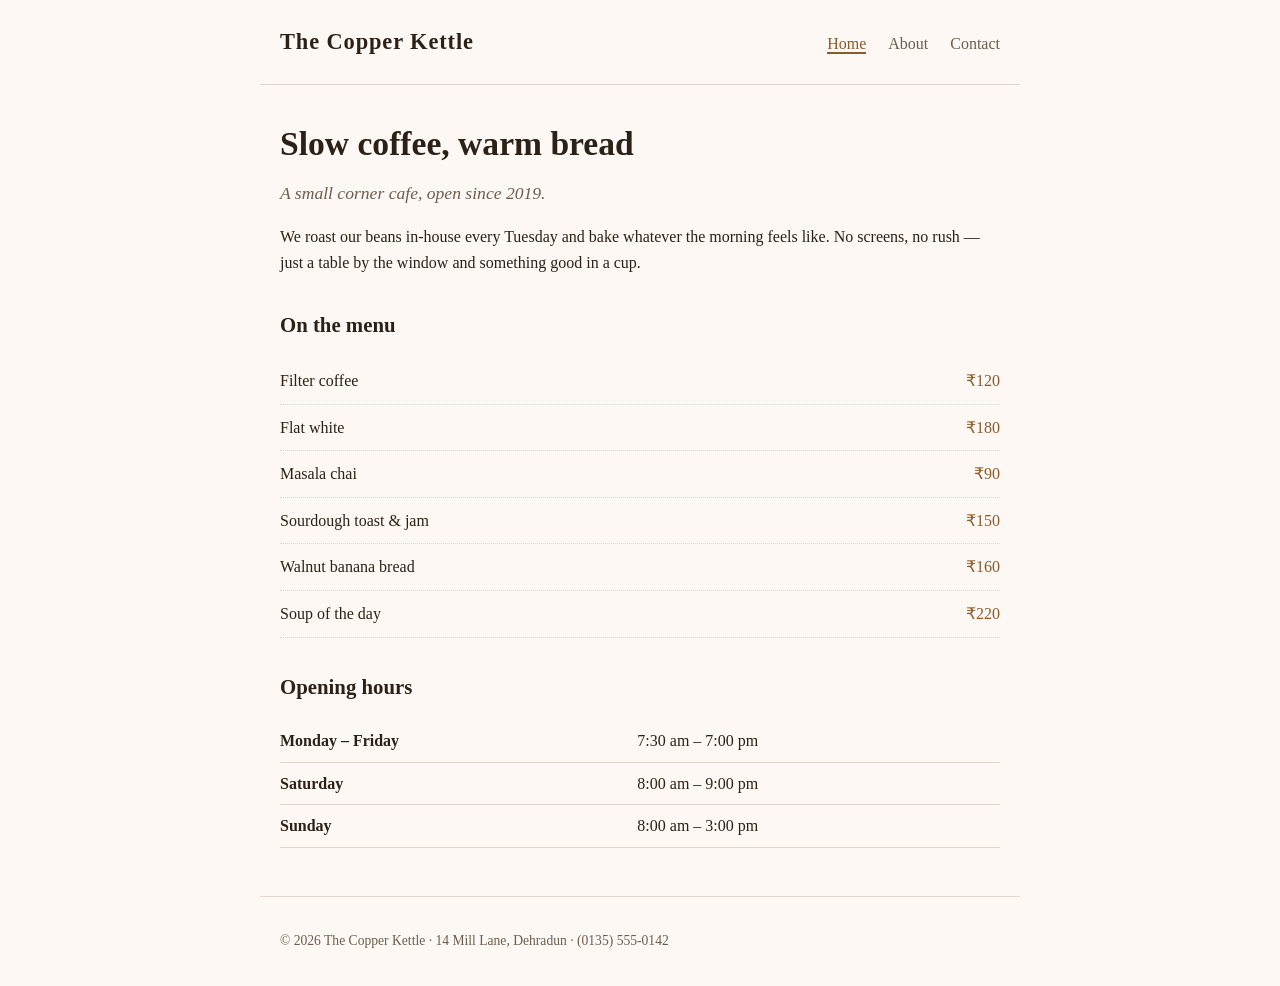
==== index.html @ 5f89c76a "Initial Commit" ====
<!DOCTYPE html>
<html lang="en">
<head>
<meta charset="UTF-8">
<meta name="viewport" content="width=device-width, initial-scale=1">
<title>Home &mdash; The Copper Kettle</title>
<link rel="stylesheet" href="style.css">
</head>
<body>
<header>
  <span class="logo">The Copper Kettle</span>
  <nav>
    <a href="index.html" aria-current="page">Home</a>
    <a href="about.html">About</a>
    <a href="contact.html">Contact</a>
  </nav>
</header>
<main>
  <h1>Slow coffee, warm bread</h1>
  <p class="tagline">A small corner cafe, open since 2019.</p>

  <p>We roast our beans in-house every Tuesday and bake whatever the morning
  feels like. No screens, no rush &mdash; just a table by the window and
  something good in a cup.</p>

  <h2>On the menu</h2>
  <ul class="menu">
    <li><span>Filter coffee</span> <span class="price">&#8377;120</span></li>
    <li><span>Flat white</span> <span class="price">&#8377;180</span></li>
    <li><span>Masala chai</span> <span class="price">&#8377;90</span></li>
    <li><span>Sourdough toast &amp; jam</span> <span class="price">&#8377;150</span></li>
    <li><span>Walnut banana bread</span> <span class="price">&#8377;160</span></li>
    <li><span>Soup of the day</span> <span class="price">&#8377;220</span></li>
  </ul>

  <h2>Opening hours</h2>
  <table>
    <tr><th>Monday &ndash; Friday</th><td>7:30 am &ndash; 7:00 pm</td></tr>
    <tr><th>Saturday</th><td>8:00 am &ndash; 9:00 pm</td></tr>
    <tr><th>Sunday</th><td>8:00 am &ndash; 3:00 pm</td></tr>
  </table>
</main>
<footer>
  <p>&copy; 2026 The Copper Kettle &middot; 14 Mill Lane, Dehradun &middot; (0135) 555-0142</p>
</footer>
</body>
</html>
---- style.css ----
:root {
  --ink: #2b2118;
  --muted: #6b5d50;
  --cream: #fdf8f3;
  --accent: #8c5a2b;
  --line: #e3d6c8;
}

* { box-sizing: border-box; }

body {
  margin: 0;
  font: 16px/1.6 Georgia, "Times New Roman", serif;
  color: var(--ink);
  background: var(--cream);
}

header, main, footer { max-width: 760px; margin: 0 auto; padding: 0 20px; }

header {
  display: flex;
  flex-wrap: wrap;
  gap: 8px 24px;
  align-items: baseline;
  justify-content: space-between;
  padding-block: 24px;
  border-bottom: 1px solid var(--line);
}

.logo { font-size: 1.4rem; font-weight: bold; letter-spacing: .04em; }

nav a {
  color: var(--muted);
  text-decoration: none;
  margin-left: 18px;
}
nav a:first-child { margin-left: 0; }
nav a:hover, nav a[aria-current="page"] { color: var(--accent); border-bottom: 2px solid var(--accent); }

h1 { font-size: 2.1rem; margin: 32px 0 8px; }
h2 { font-size: 1.3rem; margin-top: 32px; }
.tagline { color: var(--muted); font-size: 1.1rem; font-style: italic; margin-top: 0; }

.menu { list-style: none; padding: 0; }
.menu li {
  display: flex;
  justify-content: space-between;
  gap: 16px;
  padding: 10px 0;
  border-bottom: 1px dotted var(--line);
}
.menu .price { color: var(--accent); white-space: nowrap; }

table { border-collapse: collapse; width: 100%; }
th, td { text-align: left; padding: 8px 0; border-bottom: 1px solid var(--line); }

form { display: grid; gap: 14px; max-width: 420px; }
label { display: block; font-size: .9rem; color: var(--muted); margin-bottom: 4px; }
input, textarea {
  width: 100%;
  padding: 9px 10px;
  font: inherit;
  border: 1px solid var(--line);
  border-radius: 4px;
  background: #fff;
}
button {
  justify-self: start;
  padding: 10px 22px;
  font: inherit;
  color: #fff;
  background: var(--accent);
  border: 0;
  border-radius: 4px;
  cursor: pointer;
}
button:hover { background: #6f4620; }

footer {
  margin-top: 48px;
  padding-block: 20px;
  border-top: 1px solid var(--line);
  color: var(--muted);
  font-size: .85rem;
}
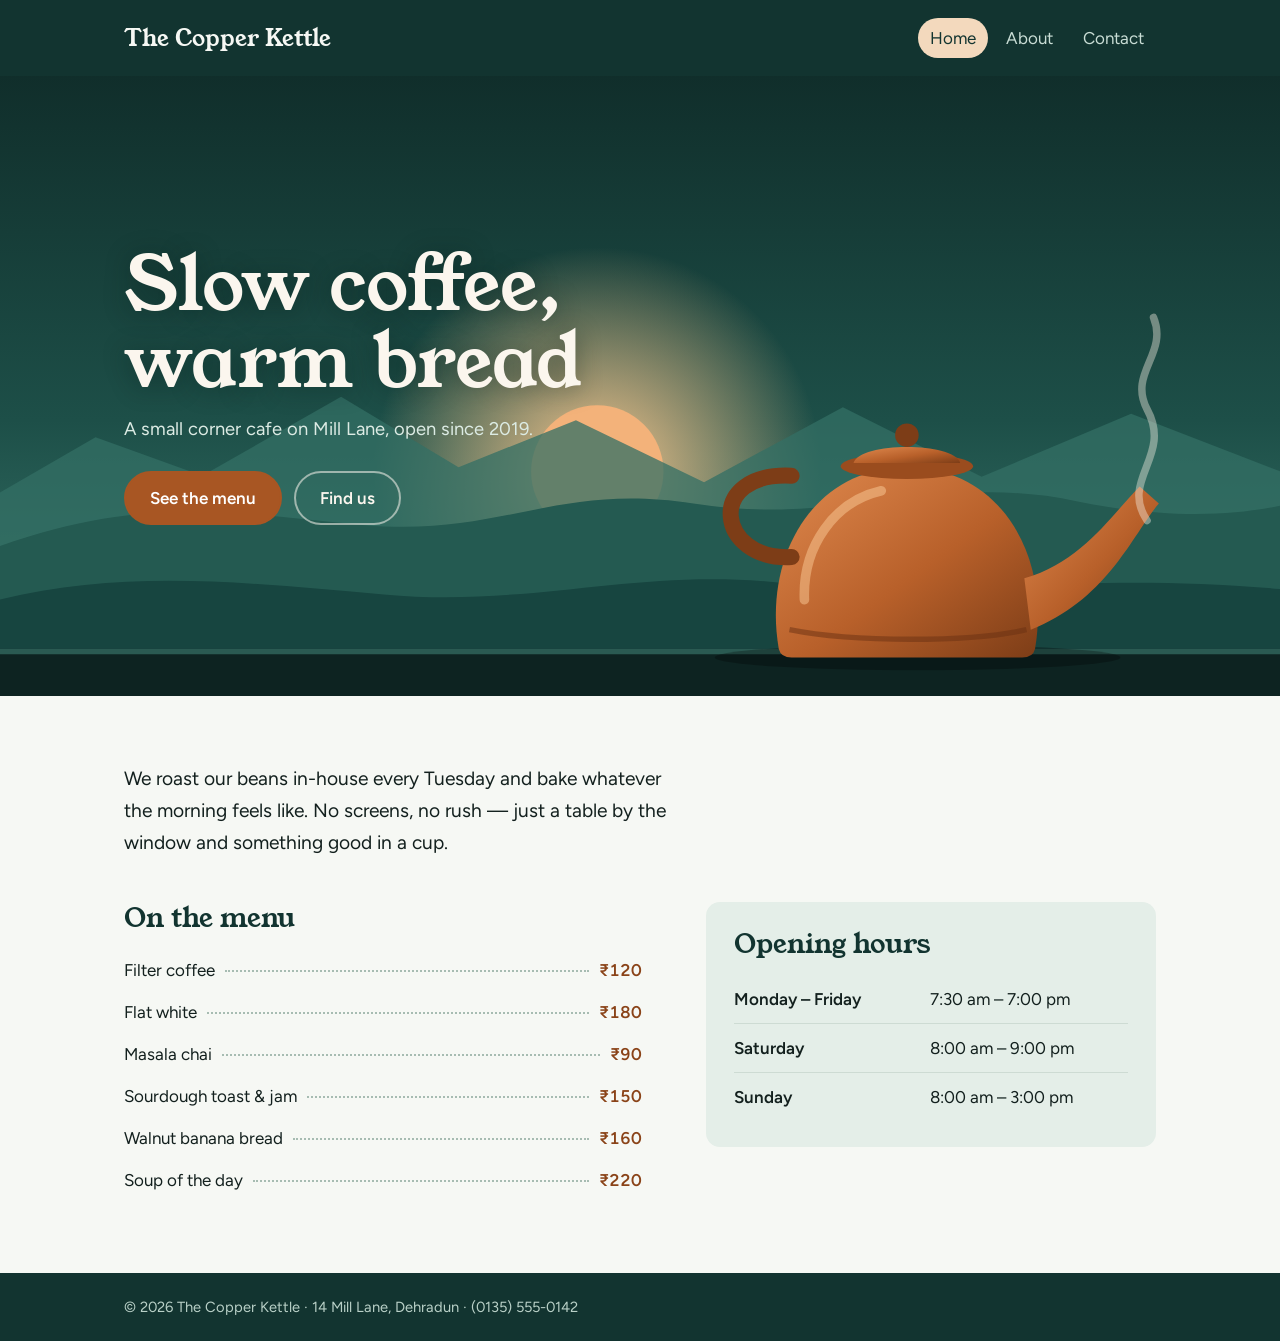
==== commit 9c590e60: "Redesign site: verdigris/copper palette, new type, illustrated hero Co-Authored-By: Claude Sonnet 5." ====
--- a/index.html
+++ b/index.html
@@ -4,43 +4,64 @@
 <meta charset="UTF-8">
 <meta name="viewport" content="width=device-width, initial-scale=1">
 <title>Home &mdash; The Copper Kettle</title>
+<link rel="preconnect" href="https://fonts.googleapis.com">
+<link rel="preconnect" href="https://fonts.gstatic.com" crossorigin>
+<link href="https://fonts.googleapis.com/css2?family=Figtree:wght@400;600&family=Young+Serif&display=swap" rel="stylesheet">
 <link rel="stylesheet" href="style.css">
 </head>
 <body>
-<header>
-  <span class="logo">The Copper Kettle</span>
-  <nav>
-    <a href="index.html" aria-current="page">Home</a>
-    <a href="about.html">About</a>
-    <a href="contact.html">Contact</a>
-  </nav>
+<header class="site-header">
+  <div class="bar">
+    <a class="logo" href="index.html">The Copper Kettle</a>
+    <nav aria-label="Main">
+      <a href="index.html" aria-current="page">Home</a>
+      <a href="about.html">About</a>
+      <a href="contact.html">Contact</a>
+    </nav>
+  </div>
 </header>
+<section class="hero">
+  <img src="hero.svg" alt="A copper kettle steaming on a shelf in front of misty green hills at dawn">
+  <div class="hero-copy">
+    <div class="inner">
+      <h1>Slow coffee, warm bread</h1>
+      <p>A small corner cafe on Mill Lane, open since 2019.</p>
+      <div class="actions">
+        <a class="btn" href="#menu">See the menu</a>
+        <a class="btn ghost" href="contact.html">Find us</a>
+      </div>
+    </div>
+  </div>
+</section>
 <main>
-  <h1>Slow coffee, warm bread</h1>
-  <p class="tagline">A small corner cafe, open since 2019.</p>
-
-  <p>We roast our beans in-house every Tuesday and bake whatever the morning
+  <p class="lede">We roast our beans in-house every Tuesday and bake whatever the morning
   feels like. No screens, no rush &mdash; just a table by the window and
   something good in a cup.</p>
 
-  <h2>On the menu</h2>
-  <ul class="menu">
-    <li><span>Filter coffee</span> <span class="price">&#8377;120</span></li>
-    <li><span>Flat white</span> <span class="price">&#8377;180</span></li>
-    <li><span>Masala chai</span> <span class="price">&#8377;90</span></li>
-    <li><span>Sourdough toast &amp; jam</span> <span class="price">&#8377;150</span></li>
-    <li><span>Walnut banana bread</span> <span class="price">&#8377;160</span></li>
-    <li><span>Soup of the day</span> <span class="price">&#8377;220</span></li>
-  </ul>
+  <div class="split">
+    <section id="menu" aria-labelledby="menu-h">
+      <h2 id="menu-h">On the menu</h2>
+      <ul class="menu">
+        <li><span>Filter coffee</span> <span class="price">&#8377;120</span></li>
+        <li><span>Flat white</span> <span class="price">&#8377;180</span></li>
+        <li><span>Masala chai</span> <span class="price">&#8377;90</span></li>
+        <li><span>Sourdough toast &amp; jam</span> <span class="price">&#8377;150</span></li>
+        <li><span>Walnut banana bread</span> <span class="price">&#8377;160</span></li>
+        <li><span>Soup of the day</span> <span class="price">&#8377;220</span></li>
+      </ul>
+    </section>
 
-  <h2>Opening hours</h2>
-  <table>
-    <tr><th>Monday &ndash; Friday</th><td>7:30 am &ndash; 7:00 pm</td></tr>
-    <tr><th>Saturday</th><td>8:00 am &ndash; 9:00 pm</td></tr>
-    <tr><th>Sunday</th><td>8:00 am &ndash; 3:00 pm</td></tr>
-  </table>
+    <section class="hours" aria-labelledby="hours-h">
+      <h2 id="hours-h">Opening hours</h2>
+      <table>
+        <tr><th scope="row">Monday &ndash; Friday</th><td>7:30 am &ndash; 7:00 pm</td></tr>
+        <tr><th scope="row">Saturday</th><td>8:00 am &ndash; 9:00 pm</td></tr>
+        <tr><th scope="row">Sunday</th><td>8:00 am &ndash; 3:00 pm</td></tr>
+      </table>
+    </section>
+  </div>
 </main>
-<footer>
+<footer class="site-footer">
   <p>&copy; 2026 The Copper Kettle &middot; 14 Mill Lane, Dehradun &middot; (0135) 555-0142</p>
 </footer>
 </body>
--- a/style.css
+++ b/style.css
@@ -1,85 +1,195 @@
 :root {
-  --ink: #2b2118;
-  --muted: #6b5d50;
-  --cream: #fdf8f3;
-  --accent: #8c5a2b;
-  --line: #e3d6c8;
+  --deep: #123430;
+  --verdigris: #2b6b62;
+  --mist: #e4eee8;
+  --paper: #f6f8f4;
+  --copper: #a85623;
+  --copper-dark: #8a4318;
+  --ink: #13201e;
+  --muted: #455955;
+  --line: #cddbd3;
+  --measure: 62ch;
 }
 
 * { box-sizing: border-box; }
 
+html { scroll-behavior: smooth; }
+@media (prefers-reduced-motion: reduce) { html { scroll-behavior: auto; } }
+
 body {
   margin: 0;
-  font: 16px/1.6 Georgia, "Times New Roman", serif;
+  font: 17px/1.65 "Figtree", system-ui, sans-serif;
   color: var(--ink);
-  background: var(--cream);
+  background: var(--paper);
 }
 
-header, main, footer { max-width: 760px; margin: 0 auto; padding: 0 20px; }
+h1, h2, .logo { font-family: "Young Serif", Georgia, serif; font-weight: 400; }
 
-header {
+a { color: var(--copper-dark); }
+:focus-visible { outline: 3px solid var(--copper); outline-offset: 3px; border-radius: 2px; }
+
+/* ---------- header ---------- */
+.site-header {
+  background: var(--deep);
+  color: var(--paper);
+}
+.site-header .bar {
+  max-width: 1080px;
+  margin: 0 auto;
+  padding: 18px 24px;
   display: flex;
   flex-wrap: wrap;
-  gap: 8px 24px;
-  align-items: baseline;
+  gap: 8px 28px;
+  align-items: center;
   justify-content: space-between;
-  padding-block: 24px;
-  border-bottom: 1px solid var(--line);
+}
+.logo { font-size: 1.45rem; color: var(--paper); text-decoration: none; }
+nav { display: flex; gap: 6px; }
+nav a {
+  color: #c9ddd5;
+  text-decoration: none;
+  padding: 6px 12px;
+  border-radius: 999px;
+}
+nav a:hover { color: #fff; background: rgba(255,255,255,.1); }
+nav a[aria-current="page"] { color: var(--deep); background: #f3d9bd; }
+
+/* ---------- hero (home) ---------- */
+.hero {
+  position: relative;
+  background: var(--deep);
+  overflow: hidden;
+}
+.hero img {
+  display: block;
+  width: 100%;
+  height: clamp(420px, 56vw, 620px);
+  object-fit: cover;
+  object-position: 70% center;
+}
+.hero-copy {
+  position: absolute;
+  inset: 0;
+  display: flex;
+  align-items: center;
+}
+.hero-copy .inner {
+  width: 100%;
+  max-width: 1080px;
+  margin: 0 auto;
+  padding: 0 24px;
+}
+.hero h1 {
+  color: #fbf6ee;
+  font-size: clamp(2.4rem, 6vw, 4.6rem);
+  line-height: 1.04;
+  margin: 0 0 14px;
+  max-width: 11ch;
+  text-shadow: 0 2px 24px rgba(8, 28, 25, .45);
+}
+.hero p {
+  color: #dcebe4;
+  font-size: 1.15rem;
+  max-width: 40ch;
+  margin: 0 0 26px;
+}
+.actions { display: flex; flex-wrap: wrap; gap: 12px; }
+.btn {
+  display: inline-block;
+  padding: 11px 24px;
+  border-radius: 999px;
+  background: var(--copper);
+  color: #fff;
+  text-decoration: none;
+  font-weight: 600;
+  border: 2px solid var(--copper);
+}
+.btn:hover { background: var(--copper-dark); border-color: var(--copper-dark); }
+.btn.ghost { background: transparent; color: #fbf6ee; border-color: rgba(251, 246, 238, .55); }
+.btn.ghost:hover { background: rgba(255,255,255,.12); border-color: #fbf6ee; }
+
+@media (max-width: 640px) {
+  th, td { display: block; padding: 2px 0; border: 0; }
+  tr { display: block; padding: 8px 0; border-bottom: 1px solid var(--line); }
+  tr:last-child { border-bottom: 0; }
+  .hero img { height: 260px; object-position: 78% center; }
+  .hero-copy { position: static; background: var(--deep); padding: 28px 0 36px; }
+  .hero h1 { max-width: none; text-shadow: none; }
 }
 
-.logo { font-size: 1.4rem; font-weight: bold; letter-spacing: .04em; }
+/* ---------- page title band (about / contact) ---------- */
+.page-title { background: var(--deep); color: #fbf6ee; padding: 40px 0 44px; }
+.page-title .inner { max-width: 1080px; margin: 0 auto; padding: 0 24px; }
+.page-title h1 { font-size: clamp(2rem, 5vw, 3.2rem); line-height: 1.1; margin: 0 0 6px; }
+.page-title p { margin: 0; color: #cfe2da; font-size: 1.1rem; max-width: 40ch; }
 
-nav a {
-  color: var(--muted);
-  text-decoration: none;
-  margin-left: 18px;
+/* ---------- content ---------- */
+main { max-width: 1080px; margin: 0 auto; padding: 48px 24px 16px; }
+main p, main li { max-width: var(--measure); }
+h2 { font-size: 1.7rem; line-height: 1.2; margin: 0 0 14px; color: var(--deep); }
+.lede { font-size: 1.2rem; max-width: 46ch; }
+
+.split {
+  display: grid;
+  grid-template-columns: 1.15fr 1fr;
+  gap: 48px 64px;
+  margin-top: 44px;
 }
-nav a:first-child { margin-left: 0; }
-nav a:hover, nav a[aria-current="page"] { color: var(--accent); border-bottom: 2px solid var(--accent); }
+@media (max-width: 820px) { .split { grid-template-columns: 1fr; } }
 
-h1 { font-size: 2.1rem; margin: 32px 0 8px; }
-h2 { font-size: 1.3rem; margin-top: 32px; }
-.tagline { color: var(--muted); font-size: 1.1rem; font-style: italic; margin-top: 0; }
+.menu { list-style: none; margin: 0; padding: 0; }
+.menu li { display: flex; align-items: baseline; gap: 0; padding: 7px 0; max-width: none; }
+.menu li > span:first-child { display: flex; flex: 1; align-items: baseline; }
+.menu li > span:first-child::after {
+  content: "";
+  flex: 1;
+  margin: 0 10px;
+  border-bottom: 2px dotted #a7bcb2;
+  transform: translateY(-4px);
+}
+.menu .price { color: var(--copper-dark); font-weight: 600; font-variant-numeric: tabular-nums; white-space: nowrap; }
 
-.menu { list-style: none; padding: 0; }
-.menu li {
-  display: flex;
-  justify-content: space-between;
-  gap: 16px;
-  padding: 10px 0;
-  border-bottom: 1px dotted var(--line);
+.hours {
+  background: var(--mist);
+  border-radius: 14px;
+  padding: 26px 28px;
+  align-self: start;
 }
-.menu .price { color: var(--accent); white-space: nowrap; }
+table { border-collapse: collapse; width: 100%; }
+th, td { text-align: left; padding: 10px 0; border-bottom: 1px solid var(--line); vertical-align: baseline; }
+th { font-weight: 600; padding-right: 16px; }
+td { white-space: nowrap; }
+tr:last-child th, tr:last-child td { border-bottom: 0; }
 
-table { border-collapse: collapse; width: 100%; }
-th, td { text-align: left; padding: 8px 0; border-bottom: 1px solid var(--line); }
+ul.plain { padding-left: 1.1em; }
+ul.plain li { margin-bottom: 8px; }
 
-form { display: grid; gap: 14px; max-width: 420px; }
-label { display: block; font-size: .9rem; color: var(--muted); margin-bottom: 4px; }
+/* ---------- form ---------- */
+form { display: grid; gap: 16px; max-width: 460px; }
+label { display: block; font-size: .92rem; font-weight: 600; color: var(--muted); margin-bottom: 4px; }
 input, textarea {
   width: 100%;
-  padding: 9px 10px;
+  padding: 10px 12px;
   font: inherit;
-  border: 1px solid var(--line);
-  border-radius: 4px;
+  color: var(--ink);
+  border: 1px solid #a9bdb4;
+  border-radius: 8px;
   background: #fff;
 }
+input:focus, textarea:focus { outline: 3px solid var(--copper); outline-offset: 1px; border-color: var(--copper); }
 button {
   justify-self: start;
-  padding: 10px 22px;
+  padding: 11px 26px;
   font: inherit;
+  font-weight: 600;
   color: #fff;
-  background: var(--accent);
+  background: var(--copper);
   border: 0;
-  border-radius: 4px;
+  border-radius: 999px;
   cursor: pointer;
 }
-button:hover { background: #6f4620; }
+button:hover { background: var(--copper-dark); }
 
-footer {
-  margin-top: 48px;
-  padding-block: 20px;
-  border-top: 1px solid var(--line);
-  color: var(--muted);
-  font-size: .85rem;
-}
+/* ---------- footer ---------- */
+.site-footer { margin-top: 56px; background: var(--deep); color: #b9d0c7; font-size: .92rem; }
+.site-footer p { max-width: 1080px; margin: 0 auto; padding: 22px 24px; }
